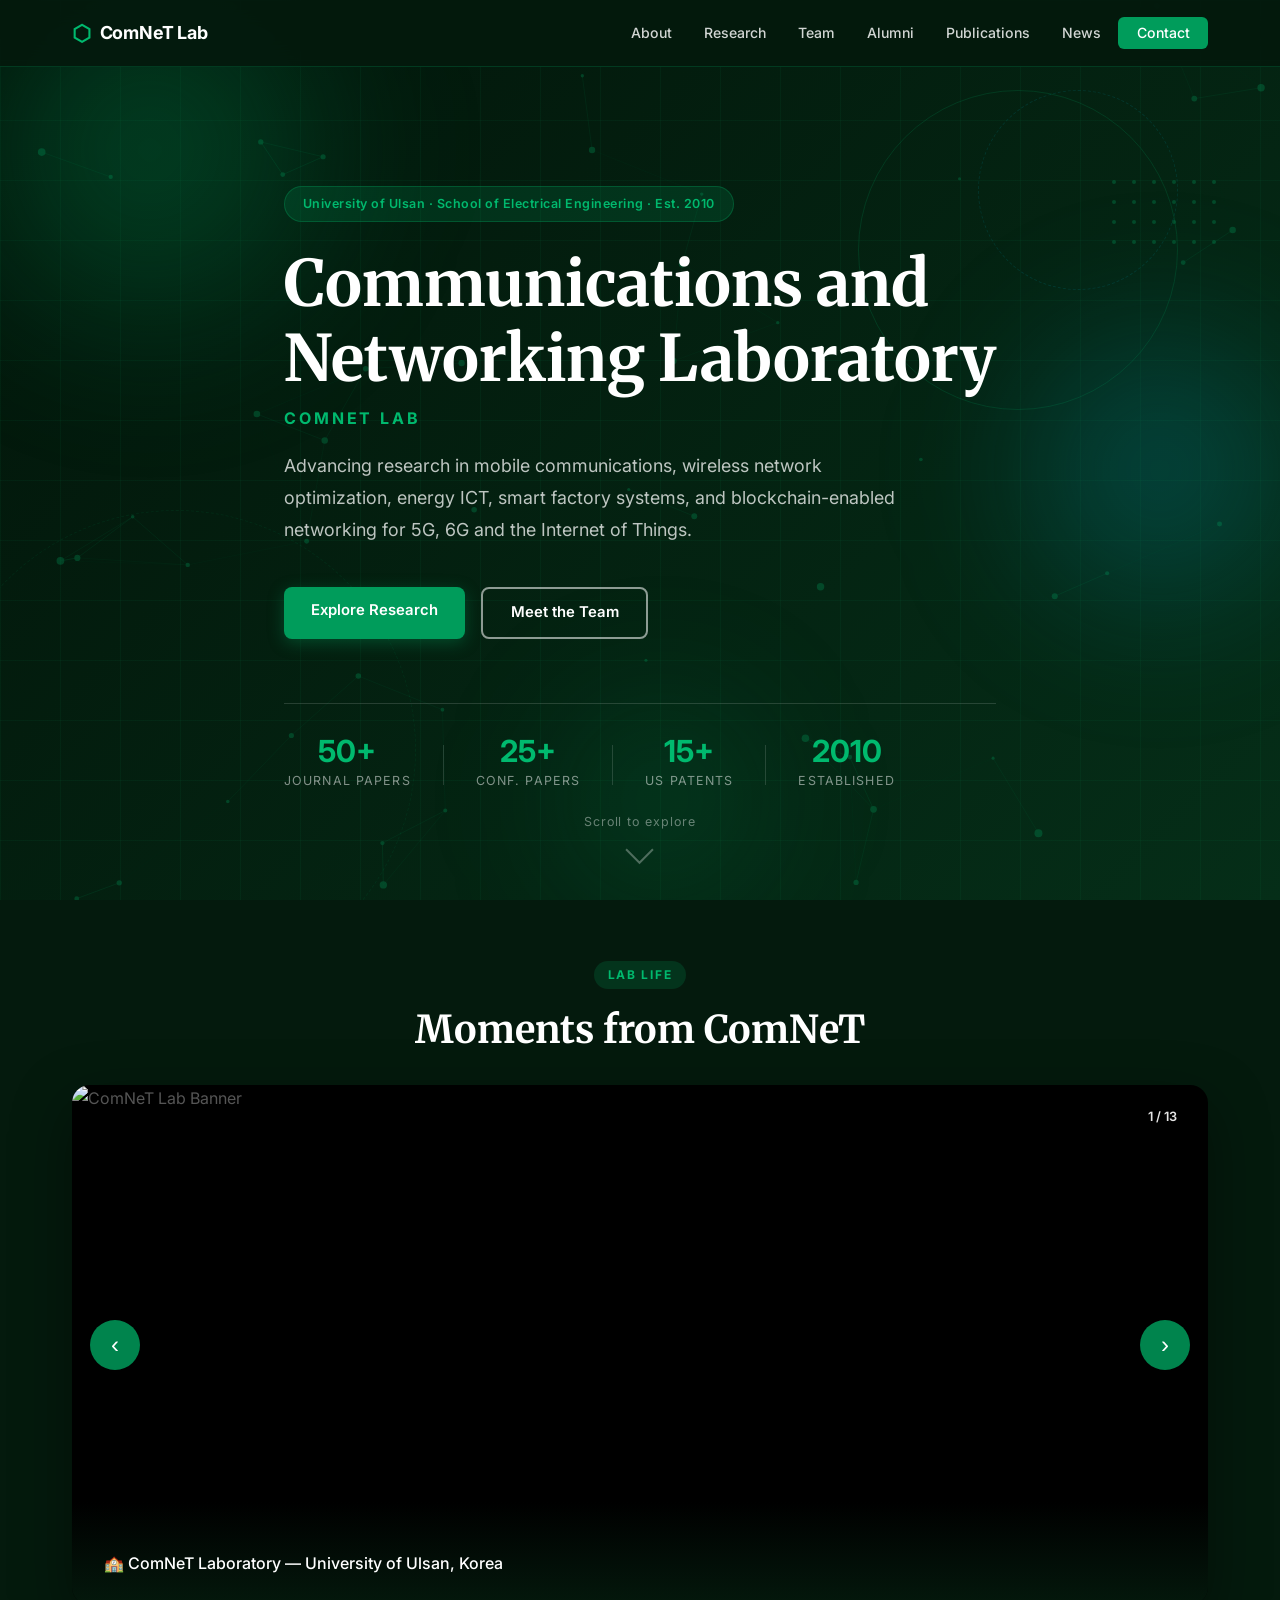
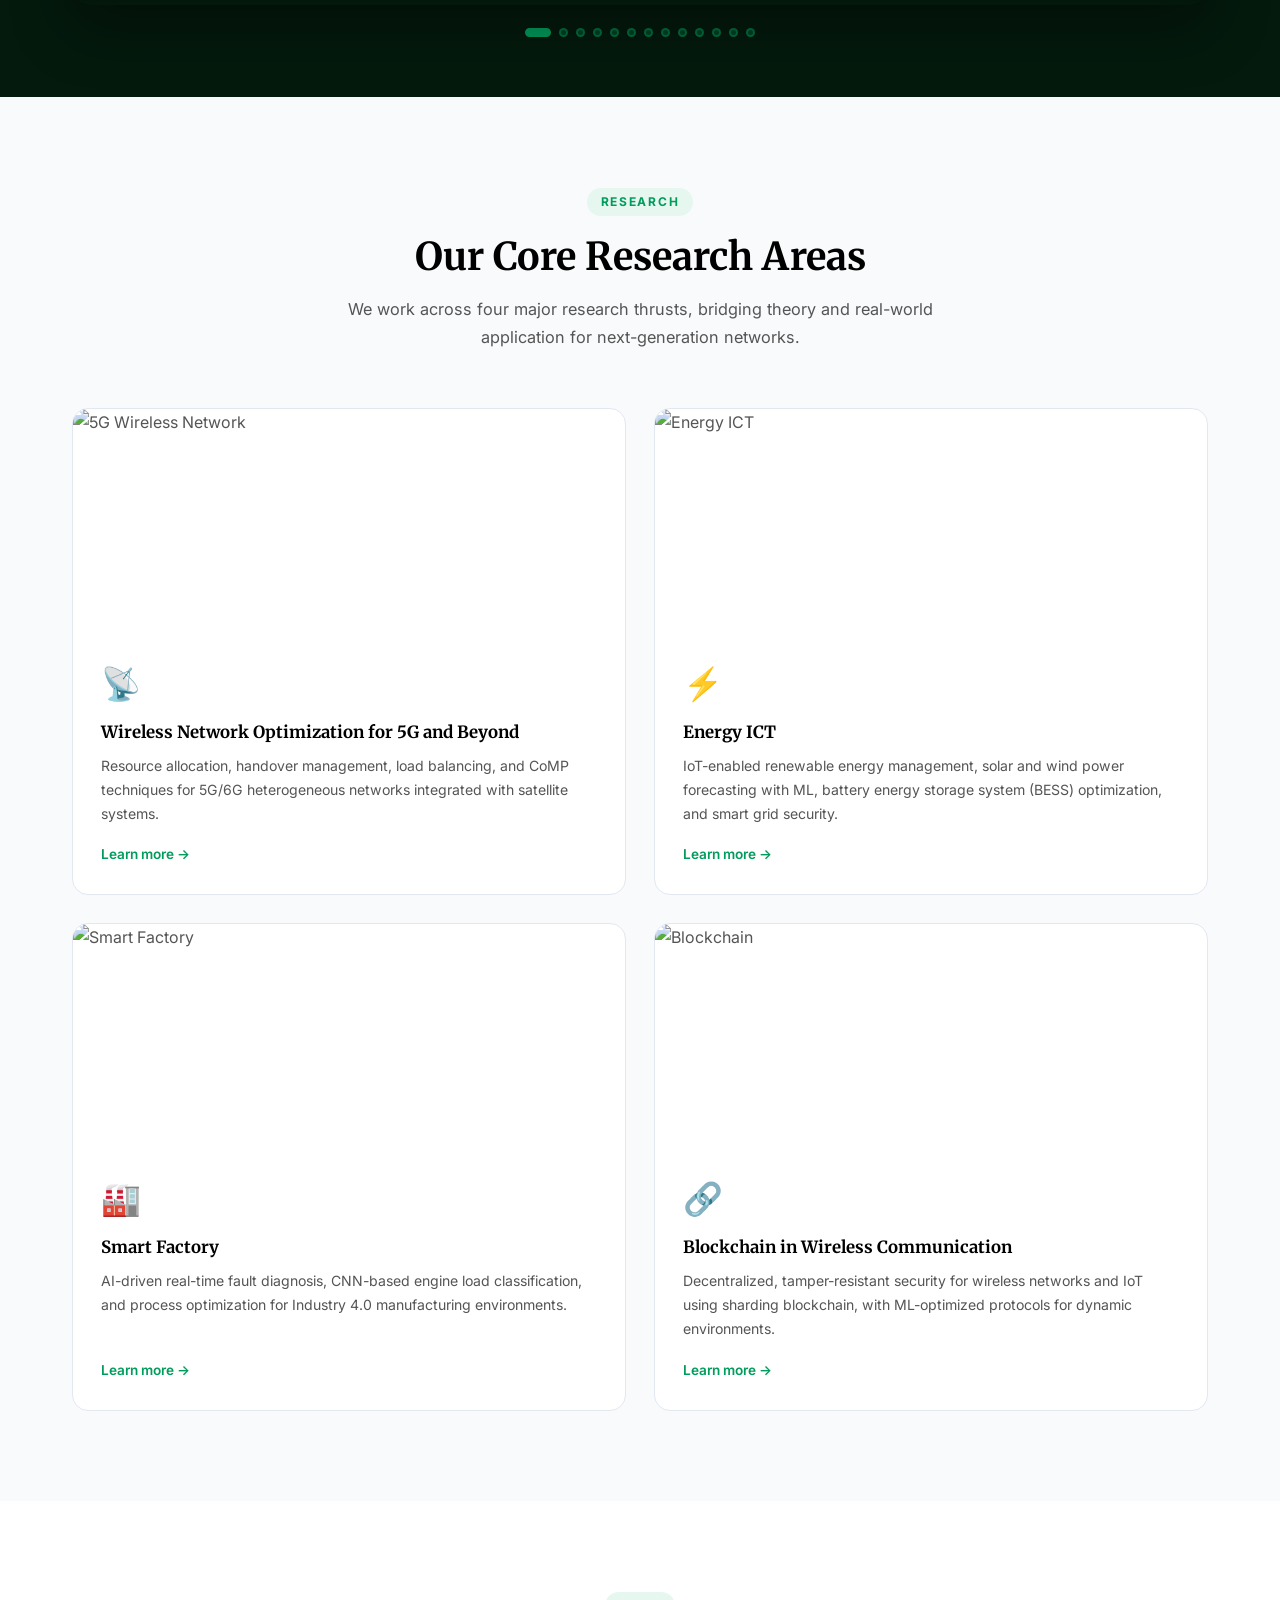
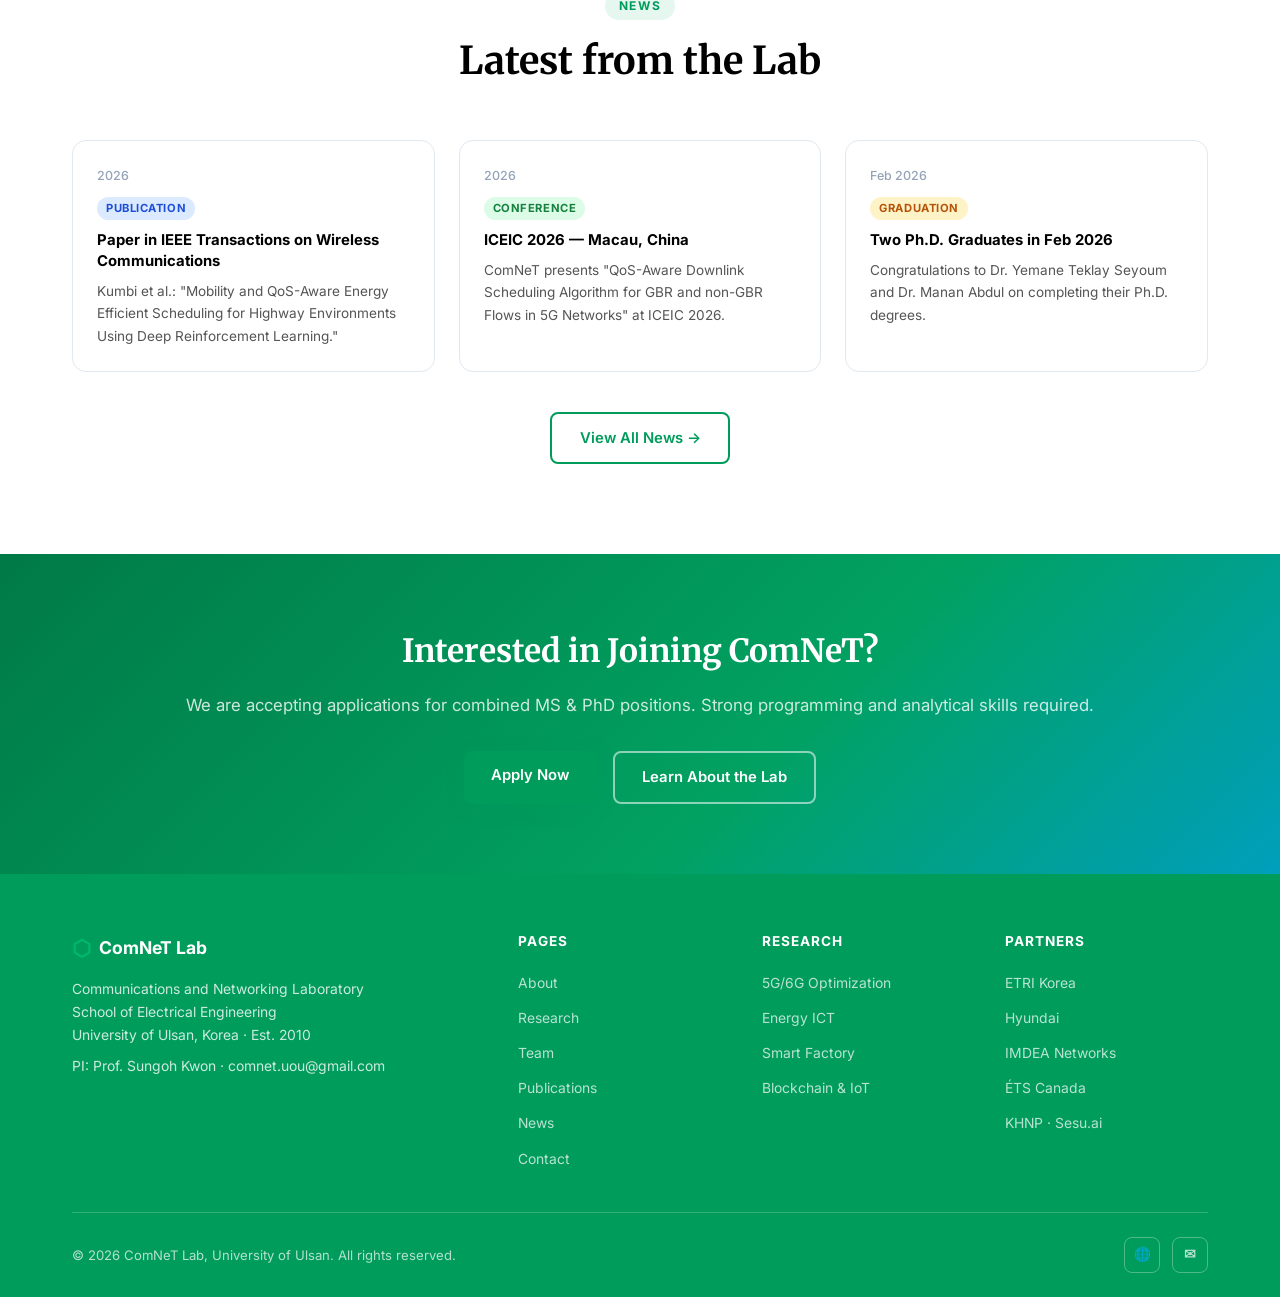
==== index.html @ 958fd1fb "Initial publish: ComNeT Lab website Full multi-page academic research lab site with real data from c" ====
<!DOCTYPE html>
<html lang="en">
<head>
  <meta charset="UTF-8" />
  <meta name="viewport" content="width=device-width, initial-scale=1.0" />
  <title>ComNeT Lab | Communications and Networking Laboratory — University of Ulsan</title>
  <link rel="stylesheet" href="style.css" />
  <link href="https://fonts.googleapis.com/css2?family=Inter:wght@300;400;500;600;700&family=Merriweather:wght@300;400;700&display=swap" rel="stylesheet" />
</head>
<body>

  <!-- NAVBAR -->
  <nav class="navbar" id="navbar">
    <div class="nav-container">
      <a href="index.html" class="nav-logo">
        <span class="logo-icon">⬡</span><span>ComNeT Lab</span>
      </a>
      <button class="nav-toggle" id="navToggle"><span></span><span></span><span></span></button>
      <ul class="nav-links" id="navLinks">
        <li><a href="about.html">About</a></li>
        <li><a href="research.html">Research</a></li>
        <li><a href="team.html">Team</a></li>
        <li><a href="alumni.html">Alumni</a></li>
        <li><a href="publications.html">Publications</a></li>
        <li><a href="news.html">News</a></li>
        <li><a href="contact.html" class="nav-cta">Contact</a></li>
      </ul>
    </div>
  </nav>

  <!-- HERO -->
  <section class="hero" id="home">
    <!-- Creative layered background -->
    <div class="hero-creative-bg">
      <div class="hero-banner-overlay"></div>
      <div class="hero-orb hero-orb--1"></div>
      <div class="hero-orb hero-orb--2"></div>
      <div class="hero-orb hero-orb--3"></div>
      <div class="hero-ring hero-ring--1"></div>
      <div class="hero-ring hero-ring--2"></div>
      <div class="hero-ring hero-ring--3"></div>
      <div class="hero-dot-grid">
        <span></span><span></span><span></span><span></span><span></span><span></span>
        <span></span><span></span><span></span><span></span><span></span><span></span>
        <span></span><span></span><span></span><span></span><span></span><span></span>
        <span></span><span></span><span></span><span></span><span></span><span></span>
      </div>
    </div>
    <div class="hero-canvas-wrap"><canvas id="networkCanvas"></canvas></div>
    <div class="hero-content">
      <div class="hero-badge">University of Ulsan · School of Electrical Engineering · Est. 2010</div>
      <h1 class="hero-title">
        Communications and<br/>Networking Laboratory
        <span class="hero-subtitle-label">ComNeT Lab</span>
      </h1>
      <p class="hero-desc">
        Advancing research in mobile communications, wireless network optimization,
        energy ICT, smart factory systems, and blockchain-enabled networking
        for 5G, 6G and the Internet of Things.
      </p>
      <div class="hero-actions">
        <a href="research.html" class="btn btn-primary">Explore Research</a>
        <a href="team.html" class="btn btn-outline">Meet the Team</a>
      </div>
      <div class="hero-stats">
        <div class="stat"><span class="stat-num">50+</span><span class="stat-label">Journal Papers</span></div>
        <div class="stat-divider"></div>
        <div class="stat"><span class="stat-num">25+</span><span class="stat-label">Conf. Papers</span></div>
        <div class="stat-divider"></div>
        <div class="stat"><span class="stat-num">15+</span><span class="stat-label">US Patents</span></div>
        <div class="stat-divider"></div>
        <div class="stat"><span class="stat-num">2010</span><span class="stat-label">Established</span></div>
      </div>
    </div>
    <div class="hero-scroll-hint"><span>Scroll to explore</span><div class="scroll-arrow"></div></div>
  </section>

  <!-- LAB PHOTO SLIDESHOW -->
  <section class="slideshow-section">
    <div class="container">
      <div class="section-header" style="margin-bottom:2rem;">
        <span class="section-tag">Lab Life</span>
        <h2 class="section-title" style="color:#fff;">Moments from ComNeT</h2>
      </div>
      <div class="slideshow-wrap">
        <div class="slide-counter" id="slideCounter">1 / 13</div>

        <div class="slide active">
          <img src="http://comnet.ulsan.ac.kr/style/banner.jpg" alt="ComNeT Lab Banner" loading="eager" />
          <div class="slide-caption">🏫 ComNeT Laboratory — University of Ulsan, Korea</div>
        </div>
        <div class="slide">
          <img src="http://comnet.ulsan.ac.kr/style/lab_year_end_cere.jpg" alt="Year End Ceremony" loading="lazy" />
          <div class="slide-caption">🎉 Year-End Laboratory Ceremony</div>
        </div>
        <div class="slide">
          <img src="http://comnet.ulsan.ac.kr/style/hangout.jpg" alt="Lab Hangout" loading="lazy" />
          <div class="slide-caption">🤝 Lab Team Hangout</div>
        </div>
        <div class="slide">
          <img src="http://comnet.ulsan.ac.kr/style/cherry_blossom.jpg" alt="Cherry Blossom" loading="lazy" />
          <div class="slide-caption">🌸 Spring Cherry Blossoms</div>
        </div>
        <div class="slide">
          <img src="http://comnet.ulsan.ac.kr/style/lablunch1.JPG" alt="Lab Lunch" loading="lazy" />
          <div class="slide-caption">🍽 Lab Lunch Gathering</div>
        </div>
        <div class="slide">
          <img src="http://comnet.ulsan.ac.kr/style/lablunch2.JPG" alt="Lab Lunch 2" loading="lazy" />
          <div class="slide-caption">🍜 Team Lunch Together</div>
        </div>
        <div class="slide">
          <img src="http://comnet.ulsan.ac.kr/style/visit1.jpeg" alt="Lab Visit" loading="lazy" />
          <div class="slide-caption">✈️ Research Collaboration Visit</div>
        </div>
        <div class="slide">
          <img src="http://comnet.ulsan.ac.kr/style/visit2.jpeg" alt="Lab Visit 2" loading="lazy" />
          <div class="slide-caption">🌏 International Visitor at ComNeT</div>
        </div>
        <div class="slide">
          <img src="http://comnet.ulsan.ac.kr/style/jeju.jpeg" alt="Jeju Trip" loading="lazy" />
          <div class="slide-caption">🌴 Lab Retreat — Jeju Island</div>
        </div>
        <div class="slide">
          <img src="http://comnet.ulsan.ac.kr/style/ilsanbeach.jpeg" alt="Ilsan Beach" loading="lazy" />
          <div class="slide-caption">🏖 Ilsan Beach Team Outing</div>
        </div>
        <div class="slide">
          <img src="http://comnet.ulsan.ac.kr/style/hur_farewell.jpeg" alt="Farewell" loading="lazy" />
          <div class="slide-caption">👋 Farewell Celebration for Huruy</div>
        </div>
        <div class="slide">
          <img src="http://comnet.ulsan.ac.kr/style/Shroff_meeting.jpg" alt="Shroff Meeting" loading="lazy" />
          <div class="slide-caption">🤝 Meeting with Prof. Ness B. Shroff (Purdue University)</div>
        </div>
        <div class="slide">
          <img src="http://comnet.ulsan.ac.kr/style/oldpic.JPG" alt="Old Lab Photo" loading="lazy" />
          <div class="slide-caption">📷 Early Days of ComNeT Lab</div>
        </div>

        <button class="slide-btn prev" id="prevSlide">&#8249;</button>
        <button class="slide-btn next" id="nextSlide">&#8250;</button>
      </div>
      <div class="slide-dots" id="slideDots"></div>
    </div>
  </section>

  <!-- RESEARCH PREVIEW -->
  <section class="section research-preview">
    <div class="container">
      <div class="section-header">
        <span class="section-tag">Research</span>
        <h2 class="section-title">Our Core Research Areas</h2>
        <p class="section-desc">We work across four major research thrusts, bridging theory and real-world application for next-generation networks.</p>
      </div>
      <div class="rp-grid">

        <div class="rp-card anim-target">
          <div class="rp-img">
            <img src="http://comnet.ulsan.ac.kr/projects/UDN.png" alt="5G Wireless Network" />
          </div>
          <div class="rp-body">
            <div class="rp-icon">📡</div>
            <h3>Wireless Network Optimization for 5G and Beyond</h3>
            <p>Resource allocation, handover management, load balancing, and CoMP techniques for 5G/6G heterogeneous networks integrated with satellite systems.</p>
            <a href="research.html" class="rp-link">Learn more →</a>
          </div>
        </div>

        <div class="rp-card anim-target">
          <div class="rp-img">
            <img src="http://comnet.ulsan.ac.kr/projects/energy_ict.png" alt="Energy ICT" />
          </div>
          <div class="rp-body">
            <div class="rp-icon">⚡</div>
            <h3>Energy ICT</h3>
            <p>IoT-enabled renewable energy management, solar and wind power forecasting with ML, battery energy storage system (BESS) optimization, and smart grid security.</p>
            <a href="research.html" class="rp-link">Learn more →</a>
          </div>
        </div>

        <div class="rp-card anim-target">
          <div class="rp-img">
            <img src="http://comnet.ulsan.ac.kr/projects/factory.jpg" alt="Smart Factory" />
          </div>
          <div class="rp-body">
            <div class="rp-icon">🏭</div>
            <h3>Smart Factory</h3>
            <p>AI-driven real-time fault diagnosis, CNN-based engine load classification, and process optimization for Industry 4.0 manufacturing environments.</p>
            <a href="research.html" class="rp-link">Learn more →</a>
          </div>
        </div>

        <div class="rp-card anim-target">
          <div class="rp-img">
            <img src="http://comnet.ulsan.ac.kr/projects/Blockchain.webp" alt="Blockchain" />
          </div>
          <div class="rp-body">
            <div class="rp-icon">🔗</div>
            <h3>Blockchain in Wireless Communication</h3>
            <p>Decentralized, tamper-resistant security for wireless networks and IoT using sharding blockchain, with ML-optimized protocols for dynamic environments.</p>
            <a href="research.html" class="rp-link">Learn more →</a>
          </div>
        </div>

      </div>
    </div>
  </section>

  <!-- NEWS STRIP -->
  <section class="section news-strip">
    <div class="container">
      <div class="section-header">
        <span class="section-tag">News</span>
        <h2 class="section-title">Latest from the Lab</h2>
      </div>
      <div class="ns-grid">
        <div class="ns-card anim-target">
          <div class="ns-date">2026</div>
          <span class="ns-tag ns-tag--pub">Publication</span>
          <h4>Paper in IEEE Transactions on Wireless Communications</h4>
          <p>Kumbi et al.: "Mobility and QoS-Aware Energy Efficient Scheduling for Highway Environments Using Deep Reinforcement Learning."</p>
        </div>
        <div class="ns-card anim-target">
          <div class="ns-date">2026</div>
          <span class="ns-tag ns-tag--conf">Conference</span>
          <h4>ICEIC 2026 — Macau, China</h4>
          <p>ComNeT presents "QoS-Aware Downlink Scheduling Algorithm for GBR and non-GBR Flows in 5G Networks" at ICEIC 2026.</p>
        </div>
        <div class="ns-card anim-target">
          <div class="ns-date">Feb 2026</div>
          <span class="ns-tag ns-tag--award">Graduation</span>
          <h4>Two Ph.D. Graduates in Feb 2026</h4>
          <p>Congratulations to Dr. Yemane Teklay Seyoum and Dr. Manan Abdul on completing their Ph.D. degrees.</p>
        </div>
      </div>
      <div style="text-align:center;margin-top:2.5rem;">
        <a href="news.html" class="btn btn-ghost">View All News →</a>
      </div>
    </div>
  </section>

  <!-- CTA BANNER -->
  <section class="cta-banner">
    <div class="container">
      <h2>Interested in Joining ComNeT?</h2>
      <p>We are accepting applications for combined MS &amp; PhD positions. Strong programming and analytical skills required.</p>
      <div class="cta-actions">
        <a href="contact.html" class="btn btn-primary">Apply Now</a>
        <a href="about.html" class="btn btn-outline">Learn About the Lab</a>
      </div>
    </div>
  </section>

  <!-- FOOTER -->
  <footer class="footer">
    <div class="container">
      <div class="footer-grid">
        <div class="footer-brand">
          <div class="footer-logo"><span class="logo-icon">⬡</span><span>ComNeT Lab</span></div>
          <p>Communications and Networking Laboratory<br/>School of Electrical Engineering<br/>University of Ulsan, Korea · Est. 2010</p>
          <p style="margin-top:0.5rem;">PI: Prof. Sungoh Kwon · comnet.uou@gmail.com</p>
        </div>
        <div class="footer-links-col">
          <h5>Pages</h5>
          <ul>
            <li><a href="about.html">About</a></li>
            <li><a href="research.html">Research</a></li>
            <li><a href="team.html">Team</a></li>
            <li><a href="publications.html">Publications</a></li>
            <li><a href="news.html">News</a></li>
            <li><a href="contact.html">Contact</a></li>
          </ul>
        </div>
        <div class="footer-links-col">
          <h5>Research</h5>
          <ul>
            <li><a href="research.html">5G/6G Optimization</a></li>
            <li><a href="research.html">Energy ICT</a></li>
            <li><a href="research.html">Smart Factory</a></li>
            <li><a href="research.html">Blockchain &amp; IoT</a></li>
          </ul>
        </div>
        <div class="footer-links-col">
          <h5>Partners</h5>
          <ul>
            <li><a href="#">ETRI Korea</a></li>
            <li><a href="#">Hyundai</a></li>
            <li><a href="#">IMDEA Networks</a></li>
            <li><a href="#">ÉTS Canada</a></li>
            <li><a href="#">KHNP · Sesu.ai</a></li>
          </ul>
        </div>
      </div>
      <div class="footer-bottom">
        <p>&copy; 2026 ComNeT Lab, University of Ulsan. All rights reserved.</p>
        <div class="footer-social">
          <a href="https://comnet.ulsan.ac.kr/" aria-label="Website">🌐</a>
          <a href="mailto:comnet.uou@gmail.com" aria-label="Email">✉</a>
        </div>
      </div>
    </div>
  </footer>

  <script src="script.js"></script>
</body>
</html>
---- style.css ----
/* ============================================================
   ComNeT Lab — Shared Stylesheet
   Colors from comnet.ulsan.ac.kr:
     Primary Green : #009C5B
     Header Green  : #01A161
     Cyan Accent   : #009FBC
   ============================================================ */

:root {
  --green:      #009C5B;
  --green-dk:   #007a47;
  --green-hdr:  #01A161;
  --green-lt:   #00b96e;
  --green-xlt:  #e6f7f0;
  --cyan:       #009FBC;
  --cyan-lt:    #00bcd4;
  --cyan-xlt:   #e0f7fa;
  --dark:       #062010;
  --dark-nav:   #041a0d;
  --white:      #ffffff;
  --gray-50:    #f8fafc;
  --gray-100:   #f1f5f9;
  --gray-200:   #e2e8f0;
  --gray-400:   #94a3b8;
  --gray-600:   #475569;
  --text:       #1e293b;
  --text-muted: #555;
  --radius:     12px;
  --shadow:     0 4px 24px rgba(0,0,0,0.08);
  --shadow-lg:  0 12px 48px rgba(0,0,0,0.14);
  --transition: 0.25s cubic-bezier(0.4, 0, 0.2, 1);
}

*, *::before, *::after { box-sizing: border-box; margin: 0; padding: 0; }
html { scroll-behavior: smooth; }
body {
  font-family: 'Inter', 'trebuchet ms', arial, sans-serif;
  color: var(--text-muted);
  background: var(--white);
  line-height: 1.7;
  -webkit-font-smoothing: antialiased;
}

/* ── Utility ── */
.container { max-width: 1200px; margin: 0 auto; padding: 0 2rem; }
.section    { padding: 90px 0; }

.section-tag {
  display: inline-block;
  font-size: 0.75rem;
  font-weight: 700;
  letter-spacing: 0.14em;
  text-transform: uppercase;
  color: var(--green);
  background: var(--green-xlt);
  padding: 4px 14px;
  border-radius: 999px;
  margin-bottom: 1rem;
}
.section-title {
  font-family: 'Merriweather', 'century gothic', serif;
  font-size: clamp(1.7rem, 3vw, 2.5rem);
  font-weight: 700;
  color: #000;
  line-height: 1.25;
  margin-bottom: 1rem;
}
.section-desc { color: var(--text-muted); max-width: 620px; font-size: 1.02rem; }
.section-header { text-align: center; margin-bottom: 3.5rem; }
.section-header .section-desc { margin: 0 auto; }

/* ── Buttons ── */
.btn {
  display: inline-block;
  padding: 0.72rem 1.7rem;
  border-radius: 8px;
  font-weight: 600;
  font-size: 0.93rem;
  text-decoration: none;
  cursor: pointer;
  border: none;
  transition: all var(--transition);
  font-family: inherit;
}
.btn-primary {
  background: var(--green);
  color: var(--white);
  box-shadow: 0 4px 16px rgba(0,156,91,0.35);
}
.btn-primary:hover {
  background: var(--green-lt);
  transform: translateY(-2px);
  box-shadow: 0 8px 24px rgba(0,156,91,0.45);
}
.btn-outline {
  background: transparent;
  color: var(--white);
  border: 2px solid rgba(255,255,255,0.55);
}
.btn-outline:hover { background: rgba(255,255,255,0.12); border-color: var(--white); }
.btn-ghost {
  background: transparent;
  color: var(--green);
  border: 2px solid var(--green);
}
.btn-ghost:hover { background: var(--green); color: var(--white); }

/* ======================================================
   NAVBAR
   ====================================================== */
.navbar {
  position: fixed; top: 0; left: 0; right: 0;
  z-index: 1000;
  background: rgba(4, 26, 13, 0.95);
  backdrop-filter: blur(14px);
  -webkit-backdrop-filter: blur(14px);
  border-bottom: 1px solid rgba(0,156,91,0.25);
  transition: all var(--transition);
}
.navbar.scrolled {
  background: rgba(4, 26, 13, 0.99);
  box-shadow: 0 4px 24px rgba(0,0,0,0.35);
}
.nav-container {
  max-width: 1200px; margin: 0 auto; padding: 0 2rem;
  display: flex; align-items: center; justify-content: space-between;
  height: 66px;
}
.nav-logo {
  display: flex; align-items: center; gap: 0.55rem;
  color: var(--white); font-weight: 700; font-size: 1.12rem;
  text-decoration: none; letter-spacing: -0.01em;
}
.logo-icon { color: var(--green-lt); font-size: 1.35rem; }

.nav-links { display: flex; align-items: center; gap: 0.2rem; list-style: none; }
.nav-links a {
  color: rgba(255,255,255,0.82);
  text-decoration: none; font-size: 0.88rem; font-weight: 500;
  padding: 0.4rem 0.9rem; border-radius: 6px;
  transition: all var(--transition);
}
.nav-links a:hover, .nav-links a.active-page {
  color: var(--white); background: rgba(0,156,91,0.2);
}
.nav-links a.active-page { color: var(--green-lt) !important; }
.nav-cta {
  background: var(--green) !important;
  color: var(--white) !important;
  padding: 0.45rem 1.15rem !important;
}
.nav-cta:hover { background: var(--green-lt) !important; }

.nav-toggle { display: none; flex-direction: column; gap: 5px; background: none; border: none; cursor: pointer; padding: 4px; }
.nav-toggle span { display: block; width: 24px; height: 2px; background: var(--white); border-radius: 2px; transition: all var(--transition); }

/* ======================================================
   PAGE HERO (inner pages)
   ====================================================== */
.page-hero {
  background: linear-gradient(135deg, var(--dark-nav) 0%, #0a3320 60%, #062010 100%);
  padding: 130px 0 70px;
  position: relative;
  overflow: hidden;
}
.page-hero::before {
  content: '';
  position: absolute; inset: 0;
  background: url('http://comnet.ulsan.ac.kr/style/banner.jpg') center/cover no-repeat;
  opacity: 0.12;
}
.page-hero-content { position: relative; z-index: 1; }
.page-hero-badge {
  display: inline-block; font-size: 0.78rem; font-weight: 600;
  color: var(--green-lt); background: rgba(0,156,91,0.18);
  border: 1px solid rgba(0,156,91,0.35); padding: 5px 16px;
  border-radius: 999px; margin-bottom: 1.25rem; letter-spacing: 0.04em;
}
.page-hero h1 {
  font-family: 'Merriweather', serif; font-size: clamp(2rem, 4vw, 3.2rem);
  font-weight: 700; color: var(--white); line-height: 1.2; margin-bottom: 0.85rem;
}
.page-hero p { color: rgba(255,255,255,0.7); font-size: 1.05rem; max-width: 580px; }

/* ======================================================
   HOME HERO
   ====================================================== */
.hero {
  position: relative; min-height: 100vh;
  display: flex; align-items: center;
  overflow: hidden;
}
.hero-bg-image {
  position: absolute; inset: 0;
  background: url('http://comnet.ulsan.ac.kr/style/banner.jpg') center/cover no-repeat;
}
.hero-overlay {
  position: absolute; inset: 0;
  background: linear-gradient(135deg, rgba(4,26,13,0.88) 0%, rgba(0,100,55,0.75) 60%, rgba(0,159,188,0.25) 100%);
}
.hero-canvas-wrap { position: absolute; inset: 0; }
#networkCanvas { width: 100%; height: 100%; opacity: 0.3; }

.hero-content {
  position: relative; z-index: 2;
  max-width: 1200px; margin: 0 auto; padding: 0 2rem; padding-top: 80px;
}
.hero-badge {
  display: inline-block; font-size: 0.78rem; font-weight: 600;
  color: var(--green-lt); background: rgba(0,156,91,0.18);
  border: 1px solid rgba(0,156,91,0.35); padding: 6px 18px;
  border-radius: 999px; margin-bottom: 1.5rem; letter-spacing: 0.04em;
}
.hero-title {
  font-family: 'Merriweather', serif;
  font-size: clamp(2.2rem, 5vw, 4rem); font-weight: 700;
  color: var(--white); line-height: 1.18; margin-bottom: 1.4rem; max-width: 820px;
}
.hero-subtitle-label {
  display: block; font-family: 'Inter', sans-serif;
  font-size: 1rem; font-weight: 700; color: var(--green-lt);
  letter-spacing: 0.18em; text-transform: uppercase; margin-top: 0.75rem;
}
.hero-desc {
  color: rgba(255,255,255,0.74); font-size: 1.12rem;
  max-width: 620px; margin-bottom: 2.5rem; line-height: 1.8;
}
.hero-actions { display: flex; gap: 1rem; flex-wrap: wrap; margin-bottom: 4rem; }

.hero-stats {
  display: flex; align-items: center; gap: 2rem; flex-wrap: wrap;
  padding-top: 2rem; border-top: 1px solid rgba(255,255,255,0.14);
}
.stat { text-align: center; }
.stat-num { display: block; font-size: 1.9rem; font-weight: 700; color: var(--green-lt); line-height: 1; }
.stat-label { font-size: 0.78rem; color: rgba(255,255,255,0.5); text-transform: uppercase; letter-spacing: 0.09em; margin-top: 4px; }
.stat-divider { width: 1px; height: 40px; background: rgba(255,255,255,0.14); }

.hero-scroll-hint {
  position: absolute; bottom: 2.5rem; left: 50%; transform: translateX(-50%);
  text-align: center; color: rgba(255,255,255,0.4); font-size: 0.78rem; letter-spacing: 0.08em;
}
.scroll-arrow {
  width: 20px; height: 20px;
  border-right: 2px solid rgba(255,255,255,0.3); border-bottom: 2px solid rgba(255,255,255,0.3);
  transform: rotate(45deg); margin: 8px auto 0;
  animation: bounce 1.8s infinite;
}
@keyframes bounce {
  0%,100% { transform: rotate(45deg) translateY(0); }
  50%      { transform: rotate(45deg) translateY(6px); }
}

/* ======================================================
   HOME – SLIDESHOW
   ====================================================== */
.slideshow-section { background: var(--dark-nav); padding: 60px 0; }
.slideshow-section .section-tag { color: var(--green-lt); background: rgba(0,156,91,0.2); }
.slideshow-section .section-title { color: var(--white); }
.slideshow-wrap {
  position: relative; border-radius: 18px; overflow: hidden;
  box-shadow: 0 20px 60px rgba(0,0,0,0.4); background: #000;
}
.slide { display: none; position: relative; }
.slide.active { display: block; animation: slideIn 0.6s ease; }
@keyframes slideIn { from { opacity:0.3; } to { opacity:1; } }
.slide img {
  width: 100%;
  height: 520px;
  object-fit: cover;
  object-position: center center;
  display: block;
}
.slide-caption {
  position: absolute; bottom: 0; left: 0; right: 0;
  background: linear-gradient(transparent, rgba(4,26,13,0.92));
  color: var(--white); padding: 3rem 2rem 1.75rem;
  font-size: 1rem; font-weight: 500;
}
.slide-counter {
  position: absolute; top: 16px; right: 18px;
  background: rgba(0,0,0,0.55); color: rgba(255,255,255,0.9);
  font-size: 0.8rem; font-weight: 600; padding: 5px 13px;
  border-radius: 20px; backdrop-filter: blur(6px); z-index: 10;
}
.slide-btn {
  position: absolute; top: 50%; transform: translateY(-50%);
  background: rgba(0,156,91,0.85); color: white; border: none;
  width: 50px; height: 50px; border-radius: 50%; font-size: 1.5rem;
  cursor: pointer; transition: all var(--transition); display: flex;
  align-items: center; justify-content: center; z-index: 10;
  backdrop-filter: blur(4px); box-shadow: 0 4px 12px rgba(0,0,0,0.3);
}
.slide-btn:hover { background: var(--green); transform: translateY(-50%) scale(1.1); }
.slide-btn.prev { left: 18px; }
.slide-btn.next { right: 18px; }
.slide-dots { display: flex; gap: 8px; justify-content: center; margin-top: 1.4rem; }
.slide-dot {
  width: 9px; height: 9px; border-radius: 50%;
  background: rgba(0,156,91,0.3); cursor: pointer; transition: all var(--transition);
  border: 2px solid rgba(0,156,91,0.5);
}
.slide-dot.active { background: var(--green); width: 26px; border-radius: 5px; border-color: var(--green); }

/* ======================================================
   HOME – RESEARCH PREVIEW
   ====================================================== */
.research-preview { background: var(--gray-50); }
.rp-grid { display: grid; grid-template-columns: repeat(2,1fr); gap: 1.75rem; }
.rp-card {
  background: var(--white); border: 1px solid var(--gray-200);
  border-radius: 16px; overflow: hidden;
  transition: all var(--transition); display: flex; flex-direction: column;
}
.rp-card:hover { box-shadow: var(--shadow-lg); border-color: var(--green); transform: translateY(-4px); }
.rp-img { height: 220px; overflow: hidden; }
.rp-img img { width: 100%; height: 100%; object-fit: cover; transition: transform 0.5s ease; }
.rp-card:hover .rp-img img { transform: scale(1.05); }
.rp-body { padding: 1.75rem; flex: 1; display: flex; flex-direction: column; gap: 0.6rem; }
.rp-icon { font-size: 2rem; }
.rp-body h3 { font-family: 'Merriweather', serif; font-size: 1.05rem; color: #000; line-height: 1.4; }
.rp-body p { color: var(--text-muted); font-size: 0.88rem; flex: 1; }
.rp-link {
  display: inline-flex; align-items: center; gap: 0.4rem;
  color: var(--green); font-weight: 600; font-size: 0.85rem;
  text-decoration: none; margin-top: 0.5rem; transition: gap var(--transition);
}
.rp-link:hover { gap: 0.7rem; }

/* ======================================================
   HOME – NEWS STRIP
   ====================================================== */
.news-strip { background: var(--white); }
.ns-grid { display: grid; grid-template-columns: repeat(3,1fr); gap: 1.5rem; }
.ns-card {
  border: 1px solid var(--gray-200); border-radius: 14px; padding: 1.5rem;
  transition: all var(--transition);
}
.ns-card:hover { box-shadow: var(--shadow); border-color: var(--green); transform: translateY(-3px); }
.ns-date { font-size: 0.78rem; color: var(--gray-400); font-weight: 500; margin-bottom: 0.4rem; }
.ns-tag {
  display: inline-block; font-size: 0.7rem; font-weight: 700;
  padding: 2px 9px; border-radius: 999px; text-transform: uppercase;
  letter-spacing: 0.05em; margin-bottom: 0.65rem;
}
.ns-tag--award  { background: #fef3c7; color: #b45309; }
.ns-tag--pub    { background: #dbeafe; color: #1d4ed8; }
.ns-tag--conf   { background: #dcfce7; color: #15803d; }
.ns-tag--open   { background: var(--green-xlt); color: var(--green); }
.ns-card h4 { font-size: 0.93rem; font-weight: 700; color: #000; margin-bottom: 0.5rem; line-height: 1.4; }
.ns-card p  { font-size: 0.85rem; color: var(--text-muted); line-height: 1.65; }

/* ======================================================
   HOME – CTA BANNER
   ====================================================== */
.cta-banner {
  background: linear-gradient(135deg, var(--green-dk) 0%, var(--green-hdr) 60%, var(--cyan) 100%);
  padding: 70px 0; text-align: center;
}
.cta-banner h2 { font-family: 'Merriweather', serif; color: var(--white); font-size: 2rem; margin-bottom: 0.75rem; }
.cta-banner p  { color: rgba(255,255,255,0.8); margin-bottom: 2rem; font-size: 1.05rem; }
.cta-actions   { display: flex; gap: 1rem; justify-content: center; flex-wrap: wrap; }

/* ======================================================
   ABOUT PAGE
   ====================================================== */
.about-hero-grid {
  display: grid; grid-template-columns: 1fr 360px; gap: 4rem; align-items: start;
}
.about-text p { color: var(--text-muted); margin-bottom: 1.2rem; font-size: 1rem; }
.about-pillars { display: grid; grid-template-columns: 1fr 1fr; gap: 1rem; margin-top: 2rem; }
.pillar {
  display: flex; align-items: center; gap: 0.7rem;
  background: var(--gray-50); border: 1px solid var(--gray-200);
  border-radius: var(--radius); padding: 1rem 1.2rem;
  font-size: 0.9rem; font-weight: 600; color: #000;
  transition: all var(--transition);
}
.pillar:hover { border-color: var(--green); background: var(--green-xlt); transform: translateY(-2px); }
.pillar-icon { font-size: 1.4rem; }

.pi-card {
  background: var(--dark-nav); border-radius: 18px;
  padding: 2rem; color: var(--white);
  position: sticky; top: 90px; box-shadow: var(--shadow-lg);
  border: 1px solid rgba(0,156,91,0.25);
}
.pi-avatar {
  width: 80px; height: 80px; border-radius: 50%;
  display: flex; align-items: center; justify-content: center;
  font-size: 1.5rem; font-weight: 700; color: var(--white);
  margin-bottom: 1.25rem; border: 3px solid rgba(0,156,91,0.4);
}
.pi-card h3 { font-family: 'Merriweather', serif; font-size: 1.1rem; margin-bottom: 0.25rem; color: var(--white); }
.pi-title { color: var(--green-lt); font-size: 0.83rem; font-weight: 600; margin-bottom: 1rem; display: block; }
.pi-bio { font-size: 0.86rem; color: rgba(255,255,255,0.72); line-height: 1.7; }
.pi-links { display: flex; gap: 0.6rem; margin-top: 1.2rem; flex-wrap: wrap; }
.pi-link {
  color: var(--green-lt); text-decoration: none; font-size: 0.8rem; font-weight: 600;
  border: 1px solid rgba(0,185,110,0.4); padding: 4px 12px; border-radius: 6px;
  transition: all var(--transition);
}
.pi-link:hover { background: var(--green); color: var(--white); border-color: var(--green); }

.pi-exp { margin-top: 1.5rem; }
.pi-exp h4 { font-size: 0.78rem; font-weight: 700; color: var(--green-lt); text-transform: uppercase; letter-spacing: 0.1em; margin-bottom: 0.75rem; }
.pi-exp-item { display: flex; gap: 0.75rem; margin-bottom: 0.65rem; align-items: flex-start; }
.pi-exp-dot { width: 8px; height: 8px; border-radius: 50%; background: var(--green); flex-shrink: 0; margin-top: 7px; }
.pi-exp-item p { font-size: 0.82rem; color: rgba(255,255,255,0.68); line-height: 1.5; }

.partners-section { background: var(--gray-50); }
.partners-grid { display: grid; grid-template-columns: repeat(4,1fr); gap: 1.5rem; }
.partner-card {
  background: var(--white); border: 1px solid var(--gray-200);
  border-radius: 14px; padding: 1.75rem 1.25rem; text-align: center;
  transition: all var(--transition);
}
.partner-card:hover { border-color: var(--green); box-shadow: var(--shadow); }
.partner-icon { font-size: 2.2rem; margin-bottom: 0.75rem; }
.partner-card h4 { font-size: 0.95rem; font-weight: 700; color: #000; margin-bottom: 0.35rem; }
.partner-card p { font-size: 0.82rem; color: var(--text-muted); }

/* ======================================================
   RESEARCH PAGE
   ====================================================== */
.research-card {
  background: var(--white); border: 1px solid var(--gray-200);
  border-radius: 18px; overflow: hidden;
  transition: all var(--transition); margin-bottom: 2.5rem;
}
.research-card:hover { box-shadow: var(--shadow-lg); border-color: var(--green); }
.rc-inner { display: grid; grid-template-columns: 420px 1fr; }
.rc-img { overflow: hidden; }
.rc-img img { width: 100%; height: 100%; object-fit: cover; min-height: 320px; transition: transform 0.5s; }
.research-card:hover .rc-img img { transform: scale(1.04); }
.rc-body { padding: 2.5rem; display: flex; flex-direction: column; gap: 1rem; }
.rc-num { font-size: 0.75rem; font-weight: 700; color: var(--green); text-transform: uppercase; letter-spacing: 0.12em; }
.rc-body h2 { font-family: 'Merriweather', serif; font-size: 1.45rem; color: #000; line-height: 1.35; }
.rc-body p { color: var(--text-muted); font-size: 0.93rem; line-height: 1.75; }
.rc-topics { list-style: none; display: flex; flex-direction: column; gap: 0.4rem; }
.rc-topics li {
  font-size: 0.85rem; color: #000; font-weight: 500;
  display: flex; align-items: center; gap: 0.5rem;
}
.rc-topics li::before {
  content: ''; display: block; width: 7px; height: 7px;
  border-radius: 50%; background: var(--green); flex-shrink: 0;
}
.rc-collabs {
  display: flex; flex-wrap: wrap; gap: 0.5rem; margin-top: 0.25rem;
}
.rc-collab-tag {
  font-size: 0.78rem; font-weight: 600; color: var(--green);
  background: var(--green-xlt); padding: 3px 10px; border-radius: 6px;
}
.rc-alt { }
.rc-alt .rc-inner { grid-template-columns: 1fr 420px; }
.rc-alt .rc-img { order: 2; }
.rc-alt .rc-body { order: 1; }

/* ======================================================
   TEAM PAGE
   ====================================================== */
.team-category { margin-bottom: 4rem; }
.team-cat-title {
  font-family: 'Merriweather', serif; font-size: 1.25rem;
  color: #000; margin-bottom: 1.75rem; padding-bottom: 0.75rem;
  border-bottom: 2px solid var(--gray-200);
  display: flex; align-items: center; gap: 0.75rem;
}
.team-cat-title::before {
  content: ''; display: block; width: 4px; height: 1.3rem;
  background: var(--green); border-radius: 2px;
}
.team-grid { display: grid; grid-template-columns: repeat(auto-fill,minmax(240px,1fr)); gap: 1.5rem; }
.member-card {
  background: var(--white); border: 1px solid var(--gray-200);
  border-radius: 16px; padding: 1.75rem; text-align: center;
  transition: all var(--transition);
}
.member-card:hover { box-shadow: var(--shadow-lg); border-color: var(--green); transform: translateY(-4px); }
.member-card--sm { padding: 1.25rem; }
.member-avatar {
  width: 74px; height: 74px; border-radius: 50%;
  display: flex; align-items: center; justify-content: center;
  font-size: 1.3rem; font-weight: 700; color: var(--white);
  margin: 0 auto 1rem; border: 3px solid rgba(255,255,255,0.25);
  box-shadow: 0 4px 12px rgba(0,0,0,0.15);
}
.member-avatar--sm { width: 58px; height: 58px; font-size: 1rem; }
.member-card h4 { font-size: 1rem; font-weight: 700; color: #000; margin-bottom: 0.25rem; }
.member-role { font-size: 0.8rem; color: var(--green); font-weight: 600; margin-bottom: 0.5rem; display: block; }
.member-focus { font-size: 0.83rem; color: var(--text-muted); margin-bottom: 0.5rem; line-height: 1.5; }
.member-info { font-size: 0.78rem; color: var(--gray-400); margin-bottom: 0.75rem; }
.member-tags { display: flex; flex-wrap: wrap; gap: 0.35rem; justify-content: center; }
.member-tags span {
  background: var(--green-xlt); color: var(--green);
  font-size: 0.7rem; font-weight: 600; padding: 2px 8px; border-radius: 999px;
}

/* Alumni */
.alumni-grid { display: flex; flex-direction: column; gap: 1rem; }
.alumni-card {
  display: flex; align-items: center; gap: 1.25rem;
  background: var(--gray-50); border: 1px solid var(--gray-200);
  border-radius: 12px; padding: 1.25rem 1.5rem;
  transition: all var(--transition);
}
.alumni-card:hover { border-color: var(--green); background: var(--white); box-shadow: var(--shadow); }
.alumni-avatar {
  width: 52px; height: 52px; border-radius: 50%;
  display: flex; align-items: center; justify-content: center;
  font-size: 0.95rem; font-weight: 700; color: var(--white); flex-shrink: 0;
}
.alumni-info h4 { font-size: 0.95rem; font-weight: 700; color: #000; }
.alumni-info p { font-size: 0.82rem; color: var(--text-muted); margin-top: 2px; }
.alumni-placement { display: inline-block; font-size: 0.8rem; font-weight: 600; color: var(--green); margin-top: 4px; }

/* ======================================================
   PUBLICATIONS PAGE
   ====================================================== */
.pub-filters { display: flex; gap: 0.5rem; flex-wrap: wrap; margin-bottom: 2.5rem; justify-content: center; }
.pub-filter {
  padding: 0.42rem 1.1rem; border-radius: 999px;
  border: 1.5px solid var(--gray-200); background: var(--white);
  color: var(--text-muted); font-size: 0.85rem; font-weight: 500;
  cursor: pointer; transition: all var(--transition); font-family: inherit;
}
.pub-filter:hover { border-color: var(--green); color: var(--green); }
.pub-filter.active { background: var(--green); border-color: var(--green); color: var(--white); }

.pub-year-group { margin-bottom: 3rem; }
.pub-year-label {
  font-family: 'Merriweather', serif; font-size: 1.4rem; color: var(--green);
  font-weight: 700; margin-bottom: 1.25rem; padding-bottom: 0.6rem;
  border-bottom: 2px solid var(--green-xlt);
}
.pub-list { display: flex; flex-direction: column; gap: 1.1rem; }
.pub-item {
  display: flex; gap: 1rem;
  background: var(--white); border: 1px solid var(--gray-200);
  border-radius: 12px; padding: 1.4rem;
  transition: all var(--transition);
}
.pub-item.hidden { display: none; }
.pub-item:hover { box-shadow: var(--shadow); border-color: var(--green); }
.pub-badge {
  flex-shrink: 0; height: fit-content; padding: 3px 10px;
  border-radius: 6px; font-size: 0.7rem; font-weight: 700;
  letter-spacing: 0.04em; text-transform: uppercase; margin-top: 4px;
}
.pub-badge--journal { background: #dbeafe; color: #1d4ed8; }
.pub-badge--conf    { background: #fef9c3; color: #92400e; }
.pub-badge--patent  { background: var(--green-xlt); color: var(--green-dk); }
.pub-body { flex: 1; }
.pub-body h4 { font-size: 0.95rem; font-weight: 600; color: #000; margin-bottom: 0.4rem; line-height: 1.5; }
.pub-authors { font-size: 0.84rem; color: var(--text-muted); margin-bottom: 0.2rem; }
.pub-venue { font-size: 0.82rem; color: var(--gray-400); font-style: italic; margin-bottom: 0.65rem; }
.pub-links { display: flex; gap: 0.65rem; }
.pub-links a {
  font-size: 0.78rem; font-weight: 600; color: var(--green);
  text-decoration: none; border: 1px solid var(--green);
  padding: 2px 10px; border-radius: 5px; transition: all var(--transition);
}
.pub-links a:hover { background: var(--green); color: var(--white); }

.patents-highlight {
  margin-top: 3rem; background: var(--dark-nav); border-radius: 16px;
  padding: 2rem 2.5rem; border: 1px solid rgba(0,156,91,0.2);
}
.patents-highlight h3 { font-family: 'Merriweather', serif; color: var(--green-lt); font-size: 1.1rem; margin-bottom: 1.25rem; }
.patent-list { display: flex; flex-direction: column; gap: 0.75rem; }
.patent-item { display: flex; align-items: baseline; gap: 1rem; flex-wrap: wrap; }
.patent-num {
  font-size: 0.8rem; font-weight: 700; color: var(--green-lt);
  background: rgba(0,185,110,0.15); padding: 3px 10px; border-radius: 5px;
  white-space: nowrap; flex-shrink: 0;
}
.patent-title { font-size: 0.87rem; color: rgba(255,255,255,0.72); }

/* ======================================================
   NEWS PAGE
   ====================================================== */
.news-grid { display: grid; grid-template-columns: repeat(3,1fr); gap: 1.5rem; }
.news-card {
  background: var(--white); border: 1px solid var(--gray-200);
  border-radius: 16px; padding: 1.75rem; transition: all var(--transition);
}
.news-card:hover { box-shadow: var(--shadow-lg); border-color: var(--green); transform: translateY(-3px); }
.news-card--featured {
  grid-column: span 2;
  background: linear-gradient(135deg, var(--dark-nav) 0%, #0a3320 100%);
  border-color: transparent; color: var(--white);
}
.news-card--featured h4 { color: var(--white); }
.news-card--featured p  { color: rgba(255,255,255,0.75); }
.news-card--featured .news-date { color: rgba(255,255,255,0.5); }
.news-date { font-size: 0.8rem; color: var(--text-muted); font-weight: 500; margin-bottom: 0.5rem; }
.news-tag {
  display: inline-block; font-size: 0.7rem; font-weight: 700;
  padding: 2px 10px; border-radius: 999px; text-transform: uppercase;
  letter-spacing: 0.05em; margin-bottom: 0.75rem;
}
.news-tag--pub   { background: #dbeafe; color: #1d4ed8; }
.news-tag--award { background: #fef3c7; color: #b45309; }
.news-tag--conf  { background: #dcfce7; color: #15803d; }
.news-tag--open  { background: var(--green-xlt); color: var(--green-dk); }
.news-tag--collab{ background: #fae8ff; color: #7e22ce; }
.news-card h4 { font-size: 0.95rem; font-weight: 700; color: #000; margin-bottom: 0.6rem; line-height: 1.4; }
.news-card p  { font-size: 0.86rem; color: var(--text-muted); line-height: 1.65; }

/* ======================================================
   CONTACT PAGE
   ====================================================== */
.contact-grid { display: grid; grid-template-columns: 1fr 1fr; gap: 5rem; align-items: start; }
.contact-info p { color: var(--text-muted); margin-bottom: 2rem; font-size: 1rem; }
.contact-details { display: flex; flex-direction: column; gap: 1.25rem; margin-bottom: 2rem; }
.contact-item { display: flex; gap: 1rem; align-items: flex-start; }
.ci-icon { font-size: 1.3rem; flex-shrink: 0; margin-top: 2px; }
.contact-item strong { display: block; font-size: 0.85rem; color: #000; margin-bottom: 3px; font-weight: 700; }
.contact-item span { font-size: 0.88rem; color: var(--text-muted); line-height: 1.6; }
.join-box { background: var(--dark-nav); border-radius: 16px; padding: 1.75rem; color: var(--white); border: 1px solid rgba(0,156,91,0.2); }
.join-box h4 { font-size: 1rem; font-weight: 700; margin-bottom: 0.6rem; color: var(--green-lt); }
.join-box p  { font-size: 0.88rem; color: rgba(255,255,255,0.72); margin-bottom: 1.25rem; line-height: 1.65; }
.join-box ul { margin: 0 0 1.25rem 1.25rem; }
.join-box ul li { font-size: 0.85rem; color: rgba(255,255,255,0.7); margin-bottom: 0.3rem; }
.contact-form {
  background: var(--white); border: 1px solid var(--gray-200);
  border-radius: 20px; padding: 2.5rem; box-shadow: var(--shadow);
}
.contact-form h3 { font-family: 'Merriweather', serif; font-size: 1.25rem; color: #000; margin-bottom: 1.75rem; }
.form-row { display: grid; grid-template-columns: 1fr 1fr; gap: 1rem; }
.form-group { display: flex; flex-direction: column; gap: 0.4rem; margin-bottom: 1.1rem; }
.form-group label { font-size: 0.82rem; font-weight: 600; color: #000; }
.form-group input, .form-group select, .form-group textarea {
  padding: 0.7rem 1rem; border: 1.5px solid var(--gray-200);
  border-radius: 8px; font-size: 0.9rem; font-family: inherit;
  color: var(--text); background: var(--white); outline: none;
  transition: border-color var(--transition);
}
.form-group input:focus, .form-group select:focus, .form-group textarea:focus {
  border-color: var(--green); box-shadow: 0 0 0 3px rgba(0,156,91,0.1);
}
.form-note { text-align: center; font-size: 0.8rem; color: var(--gray-400); margin-top: 0.75rem; }

/* ======================================================
   FOOTER
   ====================================================== */
.footer {
  background: var(--green);
  color: rgba(255,255,255,0.85);
  padding: 3.5rem 0 1.5rem;
}
.footer-grid { display: grid; grid-template-columns: 2fr 1fr 1fr 1fr; gap: 2.5rem; margin-bottom: 2.5rem; }
.footer-logo { display: flex; align-items: center; gap: 0.5rem; color: var(--white); font-weight: 700; font-size: 1.1rem; margin-bottom: 0.75rem; }
.footer-brand p { font-size: 0.87rem; line-height: 1.65; margin-top: 0.25rem; color: rgba(255,255,255,0.8); }
.footer-links-col h5 { color: var(--white); font-size: 0.85rem; font-weight: 700; margin-bottom: 1rem; text-transform: uppercase; letter-spacing: 0.08em; }
.footer-links-col ul { list-style: none; display: flex; flex-direction: column; gap: 0.5rem; }
.footer-links-col a { color: rgba(255,255,255,0.72); text-decoration: none; font-size: 0.87rem; transition: color var(--transition); }
.footer-links-col a:hover { color: var(--white); }
.footer-bottom {
  display: flex; align-items: center; justify-content: space-between;
  padding-top: 1.5rem; border-top: 1px solid rgba(255,255,255,0.2); font-size: 0.82rem; color: rgba(255,255,255,0.7);
}
.footer-social { display: flex; gap: 0.75rem; }
.footer-social a {
  color: rgba(255,255,255,0.7); text-decoration: none;
  width: 36px; height: 36px; display: flex; align-items: center; justify-content: center;
  border: 1px solid rgba(255,255,255,0.3); border-radius: 8px;
  font-size: 0.85rem; font-weight: 700; transition: all var(--transition);
}
.footer-social a:hover { color: var(--white); border-color: var(--white); background: rgba(255,255,255,0.15); }

/* ======================================================
   ANIMATION HELPERS
   ====================================================== */
.anim-target {
  opacity: 0; transform: translateY(22px);
  transition: opacity 0.55s ease, transform 0.55s ease;
}
.anim-target.visible { opacity: 1; transform: translateY(0); }

/* ======================================================
   RESPONSIVE
   ====================================================== */
@media (max-width: 1024px) {
  .about-hero-grid { grid-template-columns: 1fr; }
  .pi-card { position: static; }
  .rc-inner { grid-template-columns: 1fr; }
  .rc-alt .rc-img { order: 0; }
  .rc-alt .rc-body { order: 0; }
  .rc-img img { min-height: 240px; }
  .partners-grid { grid-template-columns: repeat(2,1fr); }
  .footer-grid { grid-template-columns: 1fr 1fr; gap: 2rem; }
  .rp-grid { grid-template-columns: 1fr; }
  .news-grid { grid-template-columns: 1fr 1fr; }
  .news-card--featured { grid-column: span 2; }
  .contact-grid { grid-template-columns: 1fr; gap: 2.5rem; }
}

@media (max-width: 768px) {
  .section { padding: 60px 0; }
  .nav-toggle { display: flex; }
  .nav-links {
    display: none; position: absolute; top: 66px; left: 0; right: 0;
    background: var(--dark-nav); flex-direction: column; padding: 1rem;
    border-top: 1px solid rgba(0,156,91,0.2); gap: 0.1rem;
  }
  .nav-links.open { display: flex; }
  .nav-links li { width: 100%; }
  .nav-links a { display: block; padding: 0.65rem 1rem; }
  .hero-stats { gap: 1.25rem; }
  .stat-divider { display: none; }
  .news-grid { grid-template-columns: 1fr; }
  .news-card--featured { grid-column: 1; }
  .ns-grid { grid-template-columns: 1fr; }
  .partners-grid { grid-template-columns: 1fr 1fr; }
  .footer-grid { grid-template-columns: 1fr; gap: 1.75rem; }
  .footer-bottom { flex-direction: column; gap: 1rem; text-align: center; }
  .form-row { grid-template-columns: 1fr; }
  .about-pillars { grid-template-columns: 1fr; }
  .slide img { height: 260px; }
}

@media (max-width: 480px) {
  .container { padding: 0 1.25rem; }
  .hero-actions, .cta-actions { flex-direction: column; }
  .btn { text-align: center; }
  .team-grid { grid-template-columns: 1fr; }
}

/* ======================================================
   REAL MEMBER PHOTOS
   ====================================================== */
.member-photo-wrap {
  width: 100px; height: 100px;
  border-radius: 50%; overflow: hidden;
  margin: 0 auto 1rem;
  border: 3px solid var(--green);
  box-shadow: 0 4px 16px rgba(0,156,91,0.25);
  flex-shrink: 0;
  background: var(--gray-100);
}
.member-photo-wrap img {
  width: 100%; height: 100%;
  object-fit: cover;
  object-position: center top;
  display: block;
}
.member-photo-wrap--lg {
  width: 120px; height: 120px;
}
/* PI card photo */
.pi-photo-wrap {
  width: 100px; height: 100px; border-radius: 50%; overflow: hidden;
  margin-bottom: 1.25rem;
  border: 3px solid rgba(0,156,91,0.5);
  box-shadow: 0 4px 16px rgba(0,0,0,0.3);
  background: var(--green-dk);
}
.pi-photo-wrap img {
  width: 100%; height: 100%;
  object-fit: cover; object-position: center top; display: block;
}
/* Inline PI card on about page */
.member-card--horizontal {
  text-align: left;
  display: flex;
  gap: 1.75rem;
  align-items: flex-start;
}
.member-card--horizontal .member-photo-wrap {
  margin: 0;
  flex-shrink: 0;
  width: 110px; height: 110px;
}

/* ======================================================
   CREATIVE HERO  (index.html)
   ====================================================== */
/* Animated gradient mesh */
@keyframes heroGradient {
  0%   { background-position: 0% 50%; }
  50%  { background-position: 100% 50%; }
  100% { background-position: 0% 50%; }
}
@keyframes float1 {
  0%,100% { transform: translateY(0) rotate(0deg); }
  50%     { transform: translateY(-30px) rotate(10deg); }
}
@keyframes float2 {
  0%,100% { transform: translateY(0) rotate(0deg); }
  50%     { transform: translateY(20px) rotate(-8deg); }
}
@keyframes float3 {
  0%,100% { transform: translateY(0) scale(1); }
  50%     { transform: translateY(-18px) scale(1.08); }
}
@keyframes rotateSlow {
  from { transform: rotate(0deg); }
  to   { transform: rotate(360deg); }
}
@keyframes pulseGlow {
  0%,100% { opacity:0.4; transform:scale(1); }
  50%     { opacity:0.7; transform:scale(1.1); }
}

.hero-creative-bg {
  position: absolute; inset: 0; overflow: hidden;
}
/* Dark layered gradient base */
.hero-creative-bg::before {
  content: '';
  position: absolute; inset: 0;
  background: linear-gradient(135deg,
    #021409 0%,
    #052e18 25%,
    #073d22 50%,
    #041f10 75%,
    #062010 100%);
  background-size: 400% 400%;
  animation: heroGradient 14s ease infinite;
}
/* Circuit grid overlay */
.hero-creative-bg::after {
  content: '';
  position: absolute; inset: 0;
  background-image:
    linear-gradient(rgba(0,156,91,0.07) 1px, transparent 1px),
    linear-gradient(90deg, rgba(0,156,91,0.07) 1px, transparent 1px);
  background-size: 60px 60px;
}
/* Floating orb blobs */
.hero-orb {
  position: absolute; border-radius: 50%;
  filter: blur(60px); pointer-events: none;
}
.hero-orb--1 {
  width: 500px; height: 500px; top: -100px; left: -100px;
  background: radial-gradient(circle, rgba(0,156,91,0.35) 0%, transparent 70%);
  animation: float1 10s ease-in-out infinite;
}
.hero-orb--2 {
  width: 400px; height: 400px; top: 30%; right: -80px;
  background: radial-gradient(circle, rgba(0,159,188,0.3) 0%, transparent 70%);
  animation: float2 13s ease-in-out infinite;
}
.hero-orb--3 {
  width: 300px; height: 300px; bottom: -50px; left: 40%;
  background: radial-gradient(circle, rgba(0,156,91,0.2) 0%, transparent 70%);
  animation: float3 8s ease-in-out infinite;
}
/* Spinning ring decorations */
.hero-ring {
  position: absolute; border-radius: 50%; border: 1px solid;
  pointer-events: none;
}
.hero-ring--1 {
  width: 320px; height: 320px; top: 10%; right: 8%;
  border-color: rgba(0,156,91,0.2);
  animation: rotateSlow 40s linear infinite;
}
.hero-ring--2 {
  width: 200px; height: 200px; top: 10%; right: 8%;
  border-color: rgba(0,159,188,0.15);
  border-style: dashed;
  animation: rotateSlow 25s linear infinite reverse;
}
.hero-ring--3 {
  width: 480px; height: 480px; bottom: -10%; left: -5%;
  border-color: rgba(0,156,91,0.1);
  border-style: dashed;
  animation: rotateSlow 60s linear infinite;
}
/* Pulsing corner dots */
.hero-dot-grid {
  position: absolute; right: 5%; top: 20%;
  display: grid; grid-template-columns: repeat(6,1fr); gap: 16px;
  opacity: 0.25;
}
.hero-dot-grid span {
  width: 4px; height: 4px; border-radius: 50%;
  background: var(--green-lt); display: block;
  animation: pulseGlow 3s ease-in-out infinite;
}
.hero-dot-grid span:nth-child(odd) { animation-delay: 0.5s; }
.hero-dot-grid span:nth-child(3n) { animation-delay: 1s; }

/* Banner image subtle overlay */
.hero-banner-overlay {
  position: absolute; inset: 0;
  background: url('http://comnet.ulsan.ac.kr/style/banner.jpg') center/cover no-repeat;
  opacity: 0.06;
  mix-blend-mode: luminosity;
}

/* ======================================================
   RESPONSIVE additions
   ====================================================== */
@media (max-width: 768px) {
  .slide img { height: 280px; }
  .hero-ring--1, .hero-ring--2, .hero-ring--3 { display: none; }
  .hero-dot-grid { display: none; }
  .member-card--horizontal { flex-direction: column; text-align: center; }
  .member-card--horizontal .member-photo-wrap { margin: 0 auto; }
}
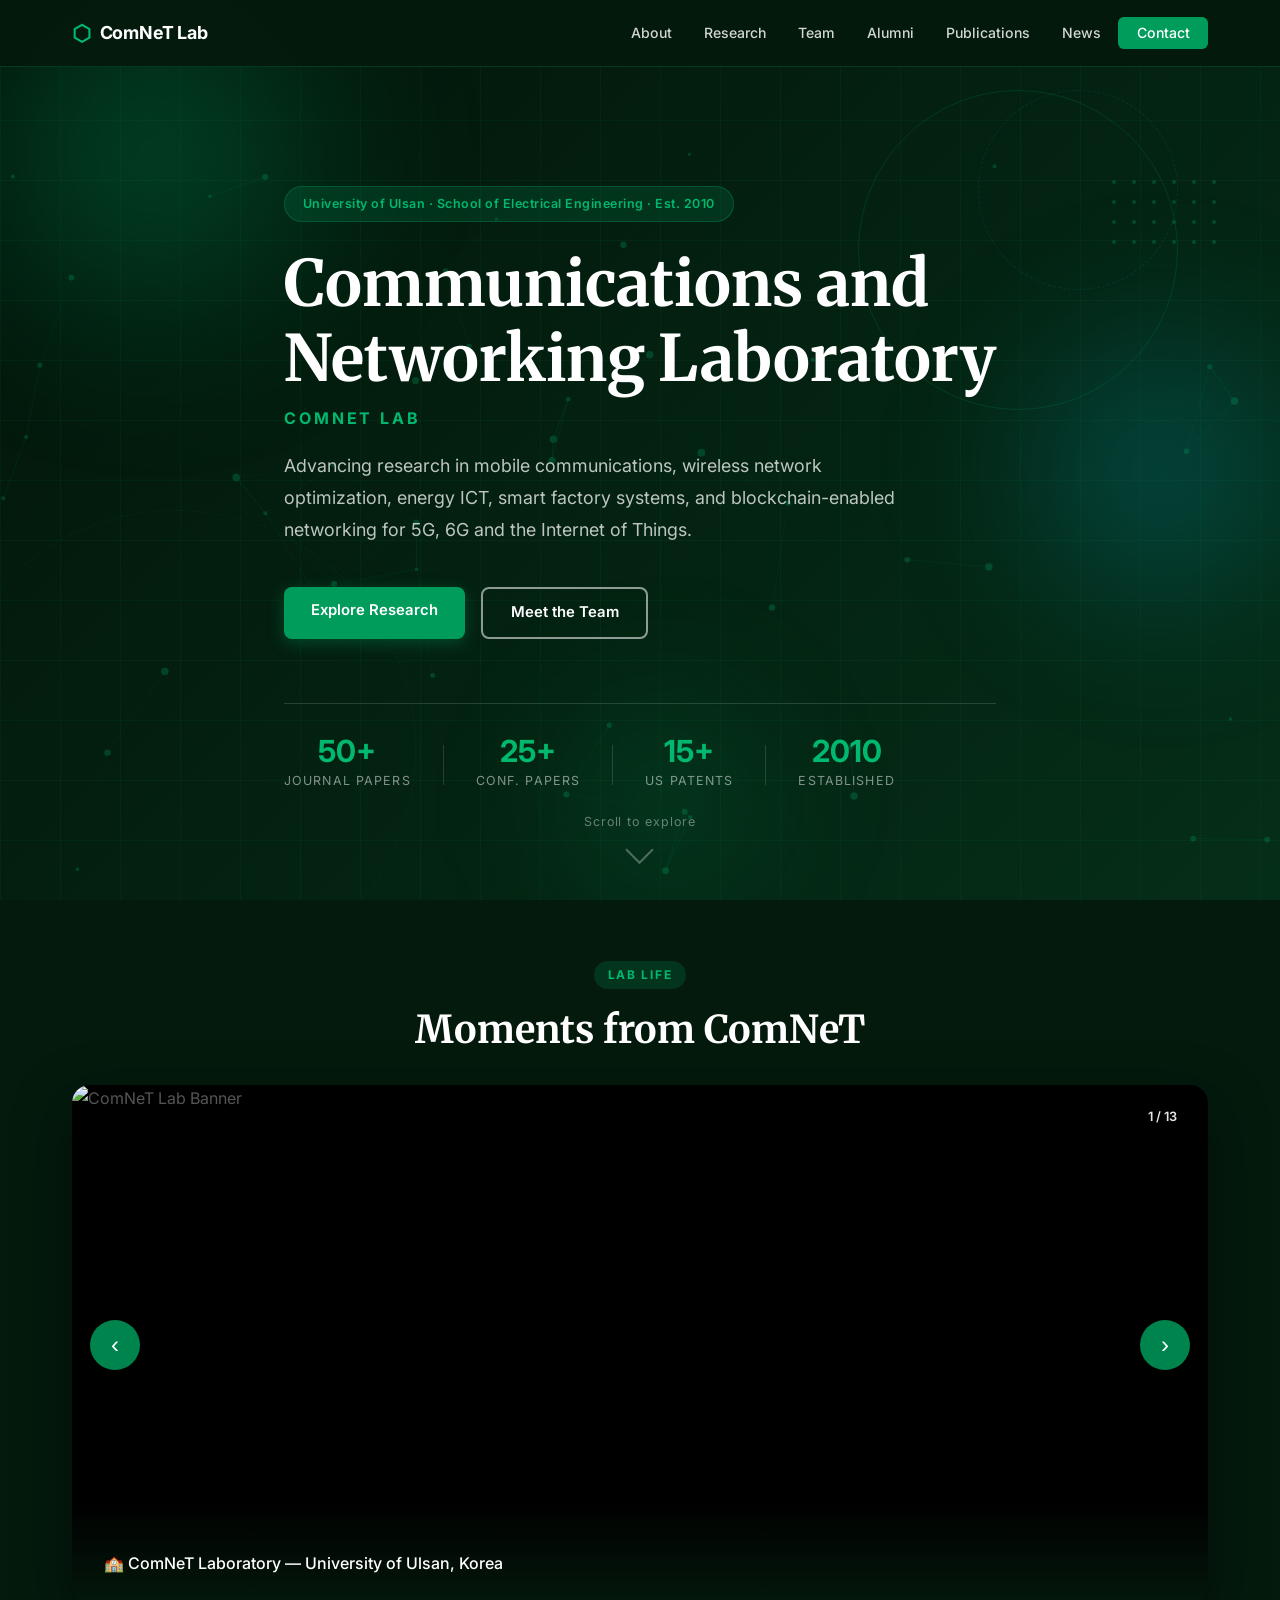
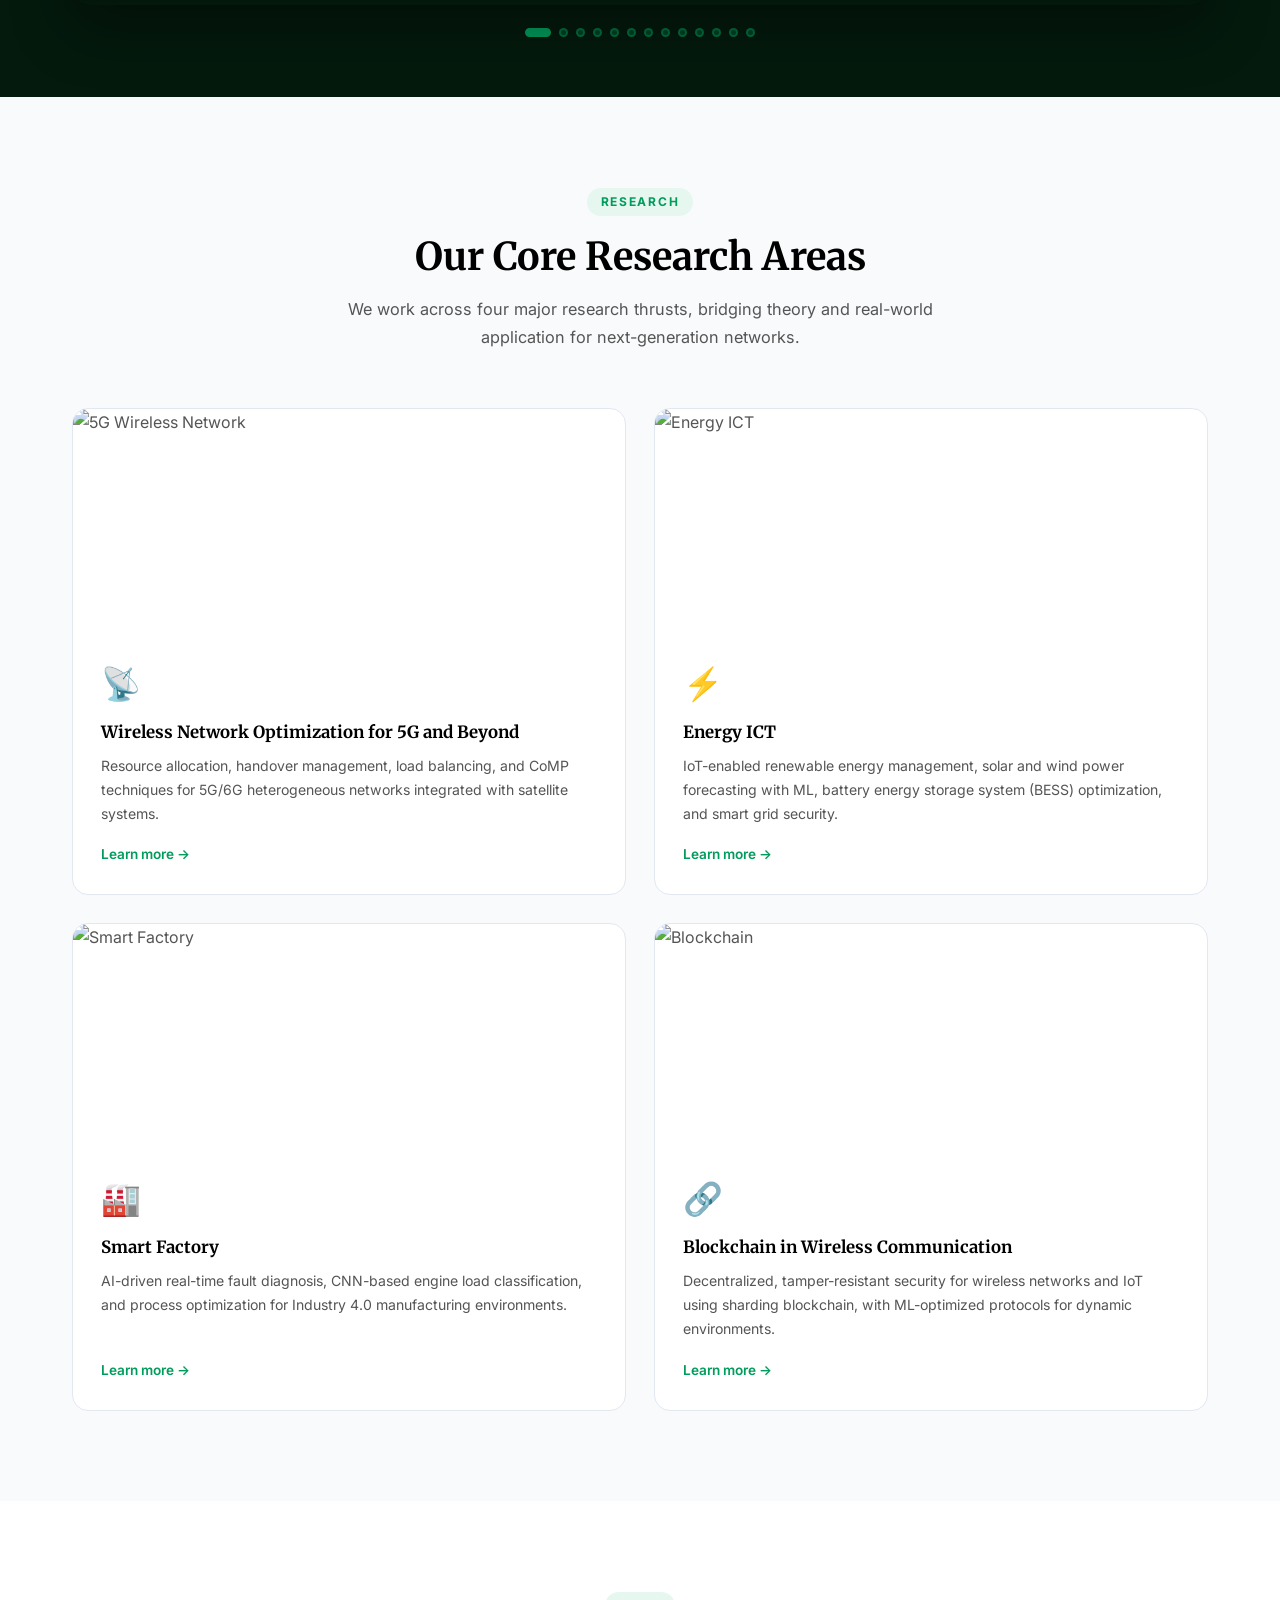
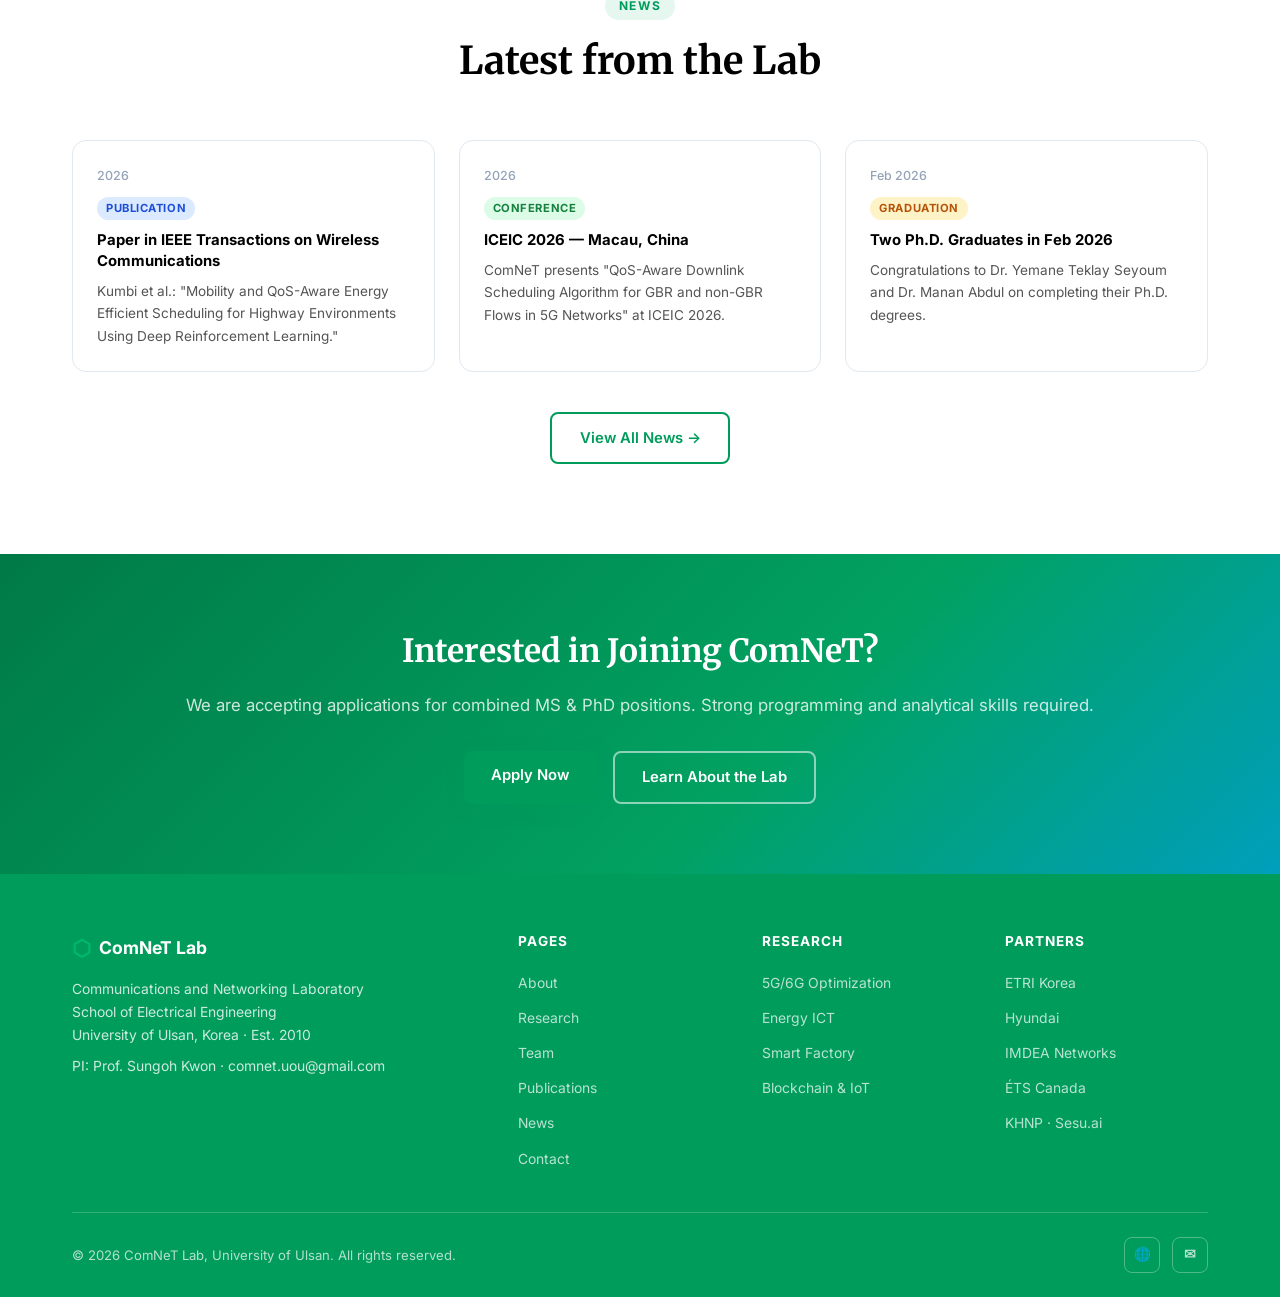
==== commit 9fbc6e25: "Fix visit2 slide: show people at bottom instead of temple top" ====
--- a/index.html
+++ b/index.html
@@ -114,7 +114,7 @@
           <div class="slide-caption">✈️ Research Collaboration Visit</div>
         </div>
         <div class="slide">
-          <img src="http://comnet.ulsan.ac.kr/style/visit2.jpeg" alt="Lab Visit 2" loading="lazy" />
+          <img src="http://comnet.ulsan.ac.kr/style/visit2.jpeg" alt="Lab Visit 2" loading="lazy" style="object-position: bottom;" />
           <div class="slide-caption">🌏 International Visitor at ComNeT</div>
         </div>
         <div class="slide">
--- a/style.css
+++ b/style.css
@@ -589,12 +589,12 @@
 .news-card:hover { box-shadow: var(--shadow-lg); border-color: var(--green); transform: translateY(-3px); }
 .news-card--featured {
   grid-column: span 2;
-  background: linear-gradient(135deg, var(--dark-nav) 0%, #0a3320 100%);
-  border-color: transparent; color: var(--white);
-}
-.news-card--featured h4 { color: var(--white); }
-.news-card--featured p  { color: rgba(255,255,255,0.75); }
-.news-card--featured .news-date { color: rgba(255,255,255,0.5); }
+  background: linear-gradient(135deg, #ececec85 0%, #ececec85 60%, #ececec85 100%);
+  border-color: rgba(0,156,91,0.3); color: var(--white);
+}
+.news-card--featured h4 { color: #ffffff; }
+.news-card--featured p  { color: rgba(255,255,255,0.85); }
+.news-card--featured .news-date { color: rgba(255,255,255,0.6); }
 .news-date { font-size: 0.8rem; color: var(--text-muted); font-weight: 500; margin-bottom: 0.5rem; }
 .news-tag {
   display: inline-block; font-size: 0.7rem; font-weight: 700;
